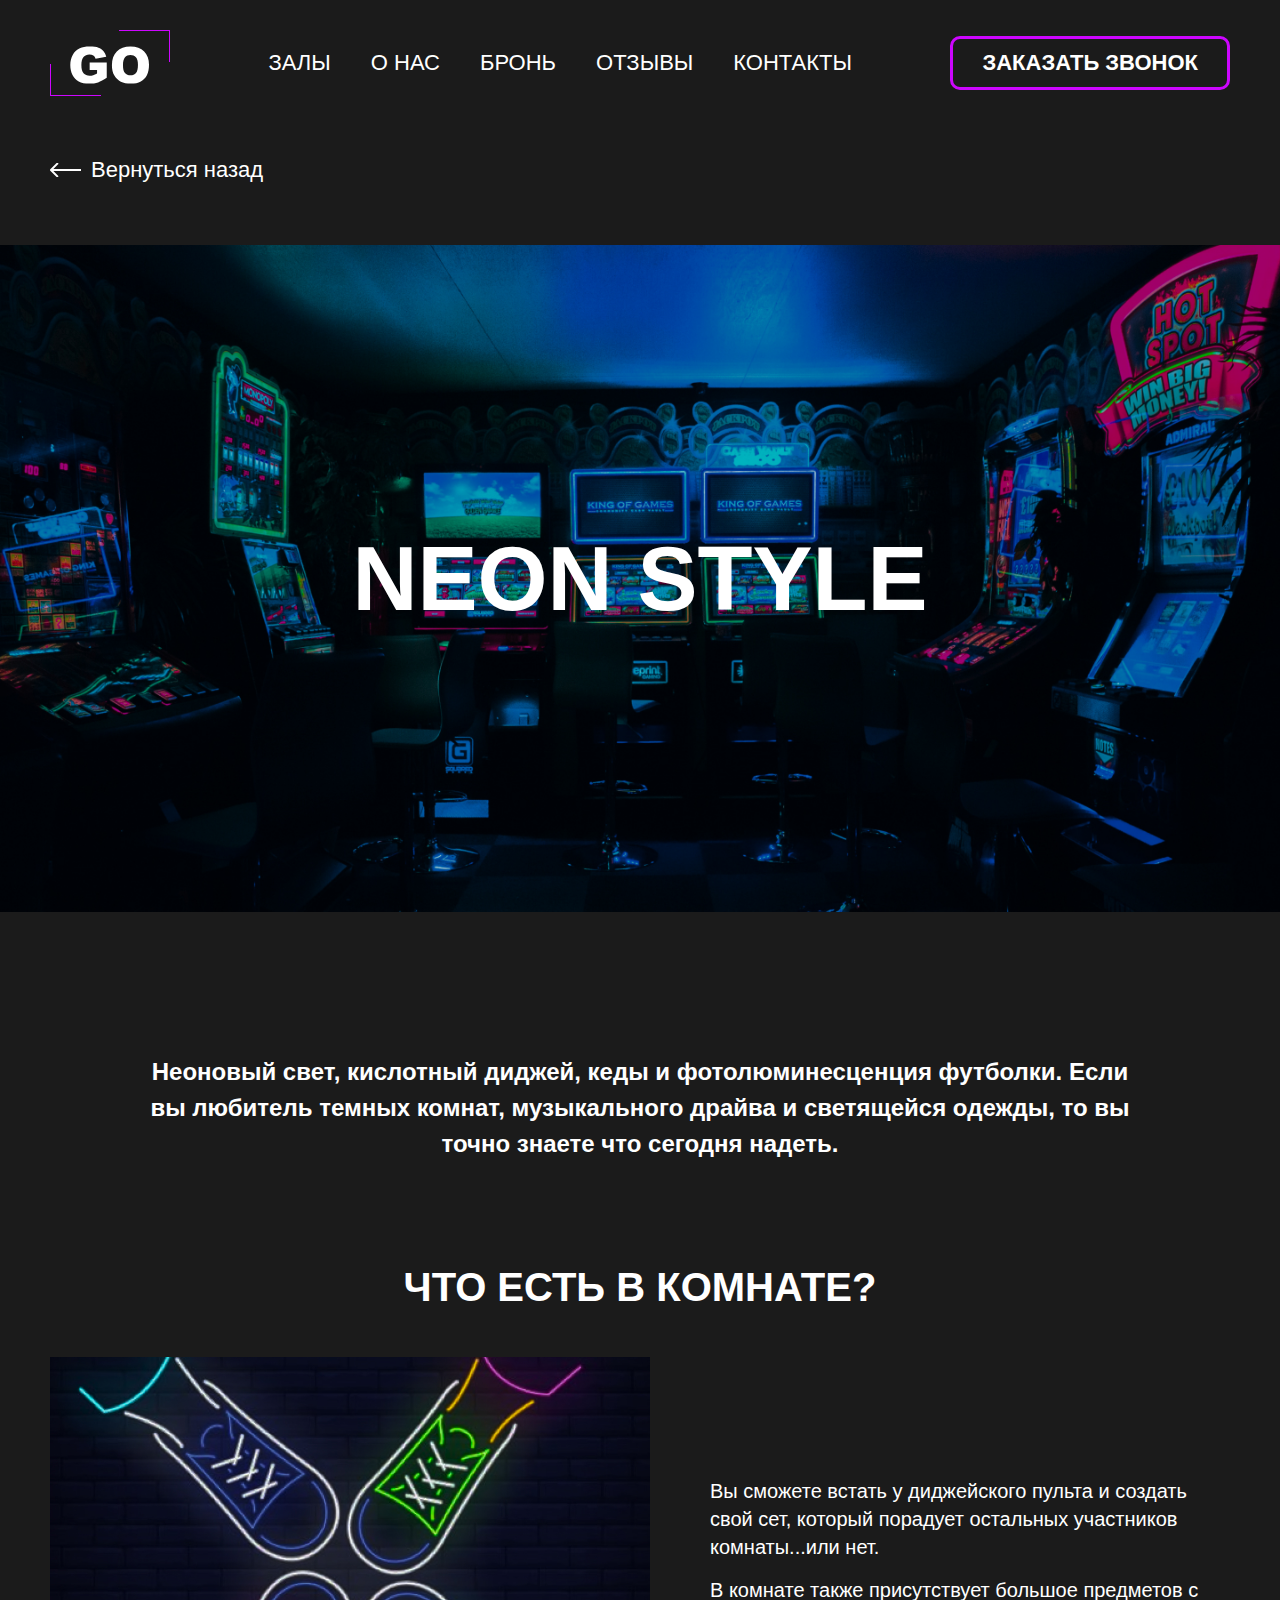
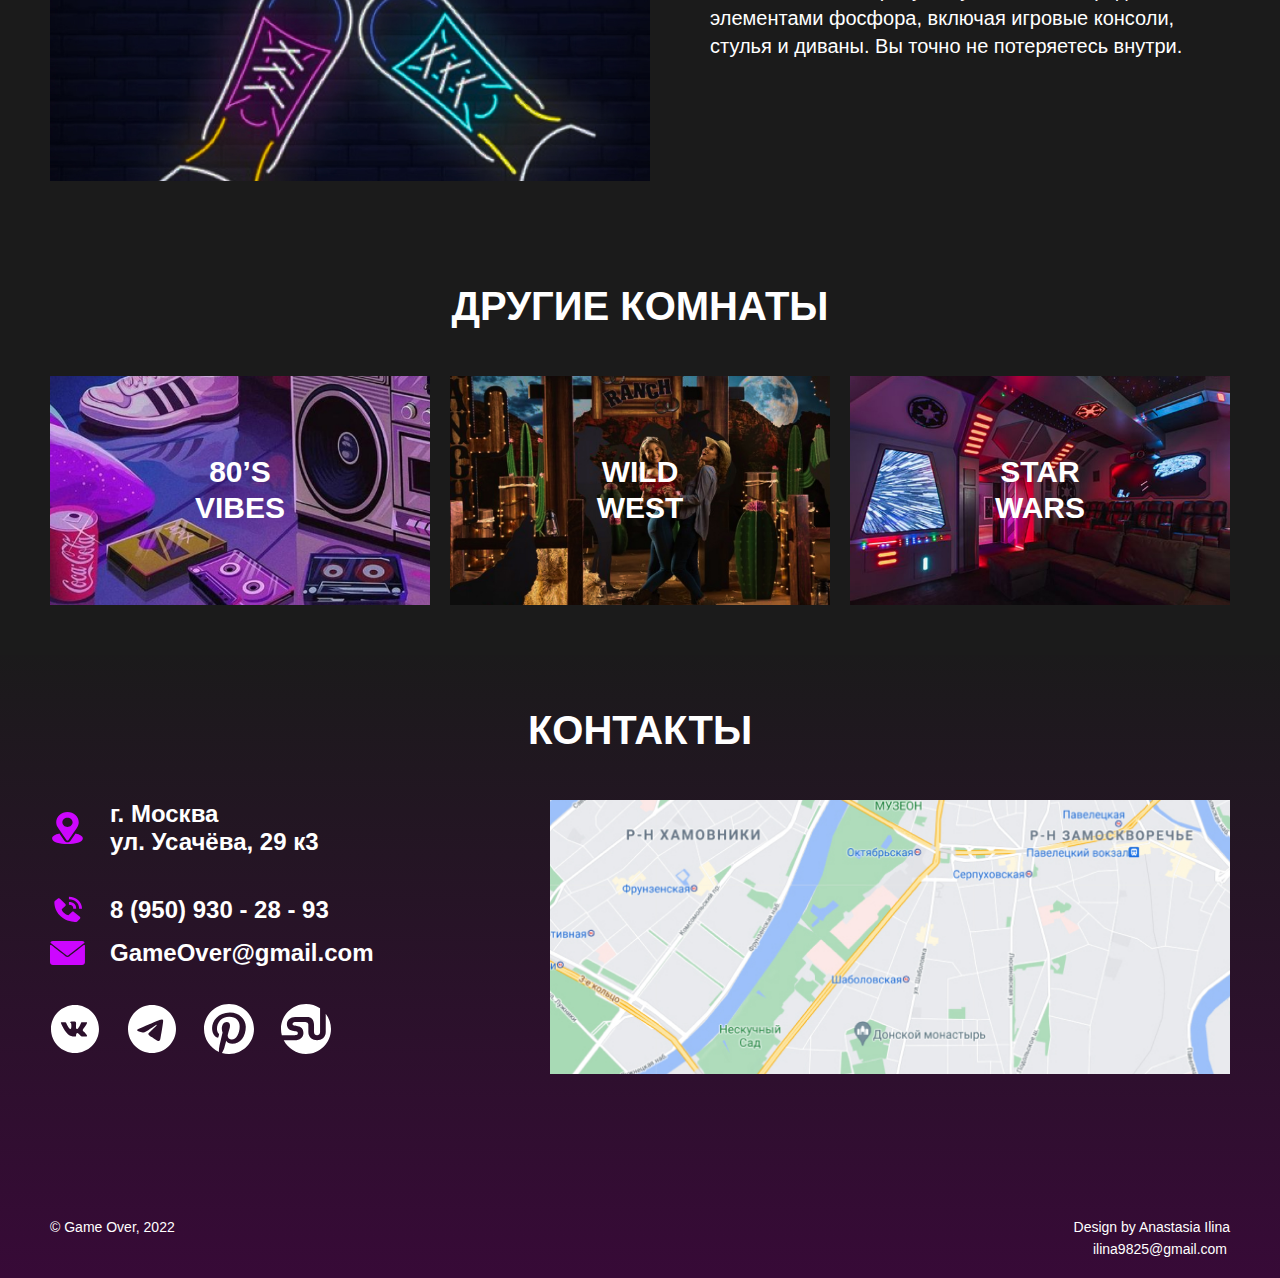
==== neon.html @ 55dd319f "halls done" ====
<!DOCTYPE html>
<html lang="ru">

<head>
	<meta charset="UTF-8">
	<meta name="viewport" content="width=device-width, initial-scale=1.0">
	<link rel="icon" type="image/svg+xml" href="./img/icons/icon.svg">
	<link rel="stylesheet" href="./css/style.css">
	<title>Go</title>
</head>

<body class="page">
	<header class="header section">
		<div class="container">
			<div class="header__content">
				<a class="header__logo" href="./index.html"><img src="./img/header/logo.svg" alt="Логотип компании GameOver"></a>

				<nav class="navigation">
					<button class="burger-menu" tabindex="1">
						<svg width="54" height="29" viewBox="0 0 54 29" fill="currentColor" xmlns="http://www.w3.org/2000/svg">
							<rect width="54" height="5" rx="2" />
							<rect y="12" width="54" height="5" rx="2" />
							<rect y="24" width="31" height="5" rx="2" />
						</svg>

					</button>
					<ul class="navigation__list">
						<li class="navigation__item"><a class="navigation__link" href="#halls">Залы</a></li>
						<li class="navigation__item"><a class="navigation__link" href="#about">О нас</a></li>
						<li class="navigation__item"><a class="navigation__link" href="#reserv">Бронь</a></li>
						<li class="navigation__item"><a class="navigation__link" href="#reviews">Отзывы</a></li>
						<li class="navigation__item"><a class="navigation__link" href="#contacts">Контакты</a></li>
					</ul>
				</nav>

				<button class="recall-button" type="button">Заказать звонок</button>
			</div>
		</div>
	</header>
	<main>
		<div class="return">
			<div class="container"><span class="return__text">Вернуться назад</span></div>
		</div>

		<section class="section intro">
			<h1 class="intro__name intro__name--neon">neon style</h1>
		</section>

		<div class="section bridge">
			<p class="bridge__text">Неоновый свет, кислотный диджей, кеды и фотолюминесценция футболки. Если вы любитель темных комнат, музыкального драйва и светящейся одежды, то вы точно знаете что сегодня надеть. </p>
		</div>

		<section class="section about-hall">
			<div class="container">
				<h2 class="section__title">Что есть в комнате?</h2>

				<div class="about-hall__content about-hall__content--neon">
					<div class="about-hall__text">
						<span>Вы сможете встать у диджейского пульта и создать свой сет, который порадует остальных участников комнаты...или нет. </span>
						<span> В комнате также присутствует большое предметов с элементами фосфора, включая игровые консоли, стулья и диваны. Вы точно не потеряетесь внутри.</span>
					</div>
				</div>
			</div>
		</section>

		<section class="section other">
			<div class="container">
				<h2 class="section__title">Другие комнаты</h2>

				<ul class="other__list">
					<li class="other__item other__item--vibes">
						<a class="other__link" href="#!">
							80’s vibes
						</a>
					</li>
					<li class="other__item other__item--ww">
						<a class="other__link" href="#!">
							wild west
						</a>
					</li>
					<li class="other__item other__item--sw">
						<a class="other__link" href="#!">
							star wars
						</a>
					</li>
				</ul>
			</div>
		</section>
	</main>
	<footer class="footer">
		<div class="contacts section" id="contacts">
			<div class="container">
				<h2 class="section__title">
					Контакты
				</h2>
				<address class="contacts__address">
					<div class="contacts__information">
						<div class="contacts__data">
							<div class="location">
								<div class="location__text">
									<span class="location__city">г. Москва</span>
									<span>ул. Усачёва, 29 к3</span>
								</div>
							</div>
							<p class="phone"><a href="tel:+79509302893">8 (950) 930 - 28 - 93</a></p>
							<p class="mail"><a href="mailto:gameover@gmail.com">GameOver@gmail.com</a></p>

						</div>
						<ul class="socials__list">
							<li class="socials__item">
								<a class="socials__link" href="#!" aria-label="Ссылка на VK">
									<svg viewBox="0 0 50 50" fill="currentColor" xmlns="http://www.w3.org/2000/svg" xmlns:xlink="http://www.w3.org/1999/xlink">
										<path d="M24.99 1C11.74 1 0.99 11.74 0.99 25C0.99 38.25 11.74 49 24.99 49C38.25 49 48.99 38.25 48.99 25C48.99 11.74 38.25 1 24.99 1ZM34.22 28.07C34.22 28.07 36.35 30.17 36.87 31.14C36.88 31.16 36.89 31.18 36.9 31.19C37.11 31.55 37.16 31.83 37.05 32.03C36.88 32.38 36.28 32.55 36.07 32.56L32.32 32.56C32.06 32.56 31.52 32.5 30.86 32.04C30.35 31.68 29.85 31.1 29.36 30.54C28.64 29.69 28.01 28.96 27.37 28.96C27.29 28.96 27.21 28.97 27.13 29C26.65 29.15 26.04 29.84 26.04 31.66C26.04 32.23 25.59 32.56 25.27 32.56L23.55 32.56C22.97 32.56 19.92 32.36 17.22 29.51C13.92 26.02 10.94 19.03 10.92 18.96C10.73 18.51 11.12 18.27 11.54 18.27L15.33 18.27C15.83 18.27 16 18.57 16.11 18.85C16.25 19.16 16.74 20.42 17.55 21.85C18.87 24.16 19.68 25.1 20.33 25.1C20.45 25.1 20.57 25.07 20.67 25.01C21.52 24.54 21.36 21.53 21.32 20.9C21.32 20.79 21.32 19.56 20.89 18.96C20.58 18.54 20.05 18.37 19.73 18.32C19.86 18.14 20.03 17.99 20.23 17.89C20.81 17.6 21.85 17.56 22.89 17.56L23.47 17.56C24.59 17.58 24.88 17.65 25.29 17.75C26.12 17.95 26.13 18.48 26.06 20.3C26.04 20.82 26.02 21.4 26.02 22.1C26.02 22.25 26.01 22.4 26.01 22.58C25.98 23.5 25.95 24.56 26.61 24.99C26.7 25.04 26.79 25.07 26.89 25.07C27.12 25.07 27.81 25.07 29.66 21.89C30.23 20.86 30.73 19.8 31.15 18.7C31.19 18.64 31.3 18.44 31.43 18.36C31.52 18.31 31.63 18.29 31.74 18.29L36.19 18.29C36.67 18.29 37.01 18.36 37.07 18.55C37.18 18.85 37.05 19.75 35.02 22.51L34.11 23.7C32.27 26.12 32.27 26.24 34.22 28.07Z" />
									</svg>
								</a>
							</li>
							<li class="socials__item">
								<a class="socials__link" href="#!" aria-label="Ссылка на telegram">
									<svg viewBox="0 0 50 50" fill="currentColor" xmlns="http://www.w3.org/2000/svg" xmlns:xlink="http://www.w3.org/1999/xlink">
										<path d="M49 25C49 31.36 46.47 37.46 41.97 41.97C37.46 46.47 31.36 49 25 49C18.63 49 12.53 46.47 8.02 41.97C3.52 37.46 1 31.36 1 25C1 18.63 3.52 12.53 8.02 8.02C12.53 3.52 18.63 1 25 1C31.36 1 37.46 3.52 41.97 8.02C46.47 12.53 49 18.63 49 25ZM25.86 18.71C23.52 19.68 18.85 21.7 11.86 24.74C10.72 25.19 10.13 25.64 10.07 26.07C9.98 26.8 10.9 27.09 12.14 27.48L12.67 27.64C13.89 28.04 15.54 28.51 16.4 28.53C17.18 28.54 18.04 28.23 19 27.57C25.54 23.15 28.91 20.92 29.12 20.88C29.27 20.84 29.48 20.8 29.62 20.92C29.76 21.05 29.75 21.28 29.73 21.35C29.64 21.73 26.05 25.07 24.19 26.8C23.62 27.34 23.2 27.72 23.12 27.81C22.94 28 22.75 28.18 22.56 28.36C21.42 29.46 20.56 30.28 22.6 31.63C23.58 32.28 24.37 32.81 25.15 33.34C26 33.92 26.86 34.5 27.96 35.23C28.24 35.41 28.51 35.6 28.77 35.79C29.76 36.5 30.66 37.13 31.76 37.03C32.4 36.97 33.07 36.37 33.4 34.57C34.2 30.32 35.76 21.11 36.12 17.32C36.14 17 36.13 16.69 36.08 16.37C36.05 16.12 35.93 15.89 35.74 15.72C35.47 15.53 35.14 15.44 34.81 15.44C33.91 15.46 32.52 15.94 25.86 18.71Z" />
									</svg>
								</a>
							</li>
							<li class="socials__item">
								<a class="socials__link" href="#!" aria-label="Ссылка на pinterest">
									<svg viewBox="0 0 50 50" fill="currentColor" xmlns="http://www.w3.org/2000/svg">
										<path d="M25.0005 0C11.1947 0 -0.000152588 11.1936 -0.000152588 25.0006C-0.000152588 35.2378 6.15562 44.0314 14.9646 47.8981C14.8941 46.1526 14.9511 44.0558 15.3998 42.159C15.8806 40.1282 18.6165 28.5359 18.6165 28.5359C18.6165 28.5359 17.8178 26.9397 17.8178 24.5808C17.8178 20.8763 19.9652 18.1077 22.6383 18.1077C24.912 18.1077 26.0107 19.8154 26.0107 21.8609C26.0107 24.1468 24.5537 27.5635 23.8037 30.7327C23.1768 33.3859 25.1338 35.5481 27.7498 35.5481C32.4864 35.5481 35.6761 29.4647 35.6761 22.2558C35.6761 16.7782 31.9864 12.6769 25.2742 12.6769C17.6902 12.6769 12.9659 18.3321 12.9659 24.6487C12.9659 26.8282 13.6082 28.3635 14.6146 29.5513C15.0768 30.0981 15.1409 30.318 14.9736 30.9462C14.8537 31.4058 14.5781 32.5128 14.4646 32.9519C14.2986 33.5853 13.7857 33.8109 13.2127 33.5776C9.71972 32.1513 8.0928 28.3263 8.0928 24.0263C8.0928 16.9237 14.0819 8.40898 25.9601 8.40898C35.5056 8.40898 41.7877 15.316 41.7877 22.732C41.7877 32.5378 36.3351 39.8647 28.2979 39.8647C25.5998 39.8647 23.0607 38.4051 22.1909 36.7487C22.1909 36.7487 20.7396 42.5077 20.4325 43.6218C19.9024 45.5494 18.8646 47.4763 17.9159 48.9769C20.2162 49.6571 22.6024 50.0025 25.0011 50.0026C38.8063 50.0013 49.9998 38.8071 49.9998 25.0006C49.9998 11.1936 38.8063 0 25.0005 0Z" />
									</svg>
								</a>
							</li>
							<li class="socials__item">
								<a class="socials__link" href="#!" aria-label="Ссылка на stumbleupon">
									<svg viewBox="0 0 50 50" fill="currentColor" xmlns="http://www.w3.org/2000/svg">
										<path fill-rule="evenodd" clip-rule="evenodd" d="M44.7441 9.66919C48.1583 14.0494 50.0085 19.4463 49.9999 24.9999C49.9999 38.8051 38.805 49.9999 25.0006 49.9999C15.2871 49.9999 6.86597 44.4576 2.72751 36.3647H13.6237C18.816 36.3647 22.4429 33.566 22.4429 29.0923C22.4429 19.6108 11.5051 23.4737 11.5051 20.1089C11.5051 18.4878 12.8057 17.898 15.1858 17.898H22.7692C24.8711 17.898 27.3435 18.275 27.3435 20.5685V28.1243C27.3435 33.5955 31.6159 36.364 36.0441 36.364C40.548 36.364 44.7435 33.5955 44.7435 28.1243V9.66919H44.7441Z" />
										<path fill-rule="evenodd" clip-rule="evenodd" d="M25.0005 2.43241e-05C30.0173 -0.00698868 34.919 1.50262 39.0626 4.33079V28.3013C39.0626 29.9628 37.7037 31.3224 36.0447 31.3224C34.3838 31.3224 33.0261 29.9628 33.0261 28.3013V21.1186C33.0261 15.3846 30.1242 12.9994 26.3447 12.9994H14.0441C9.59088 12.9994 5.89665 15.834 5.89665 20.3289C5.89665 22.6289 6.8819 25.9994 11.5415 26.8353C15.337 27.5186 16.8351 27.3199 16.8351 29.3506C16.8351 31.3224 14.6261 31.3224 11.7101 31.3224H0.808189C0.269676 29.2582 -0.0019826 27.1334 -0.000143311 25C-0.000143311 11.1981 11.196 2.43241e-05 25.0005 2.43241e-05Z" />
									</svg>

								</a>
							</li>
						</ul>
					</div>
					<div class="contacts__map">
						<img src="./img/map.jpg" alt="Изображение карты местоположения заведения">
					</div>
				</address>
			</div>
		</div>
		<div class="footer__data">
			<div class="container">
				<div class="footer__information">
					<div class="footer__copyrights">
						© Game Over, 2022
					</div>
					<div class="footer__developer">
						<p class="footer__developer-name">Design by Anastasia Ilina</p>
						<a class="footer__developer-mail" href="mailto:ilina9825@gmail.com">ilina9825@gmail.com</a>
					</div>
				</div>
			</div>
		</div>
	</footer>

	<script src="./js/hide-triangle.js"></script>
</body>

</html>
---- css/style.css ----
@import url("./normalize.css");
@import url("./global.css");
@import url("./var.css");
@import url("./header.css");
@import url("./hero.css");
@import url("./services.css");
@import url("./halls.css");
@import url("./about.css");
@import url("./faq.css");
@import url("./contacts.css");
@import url("./reviews.css");
@import url("./reserv.css");
@import url("./footer.css");

@import url("./halls-pages/halls-pages.css");
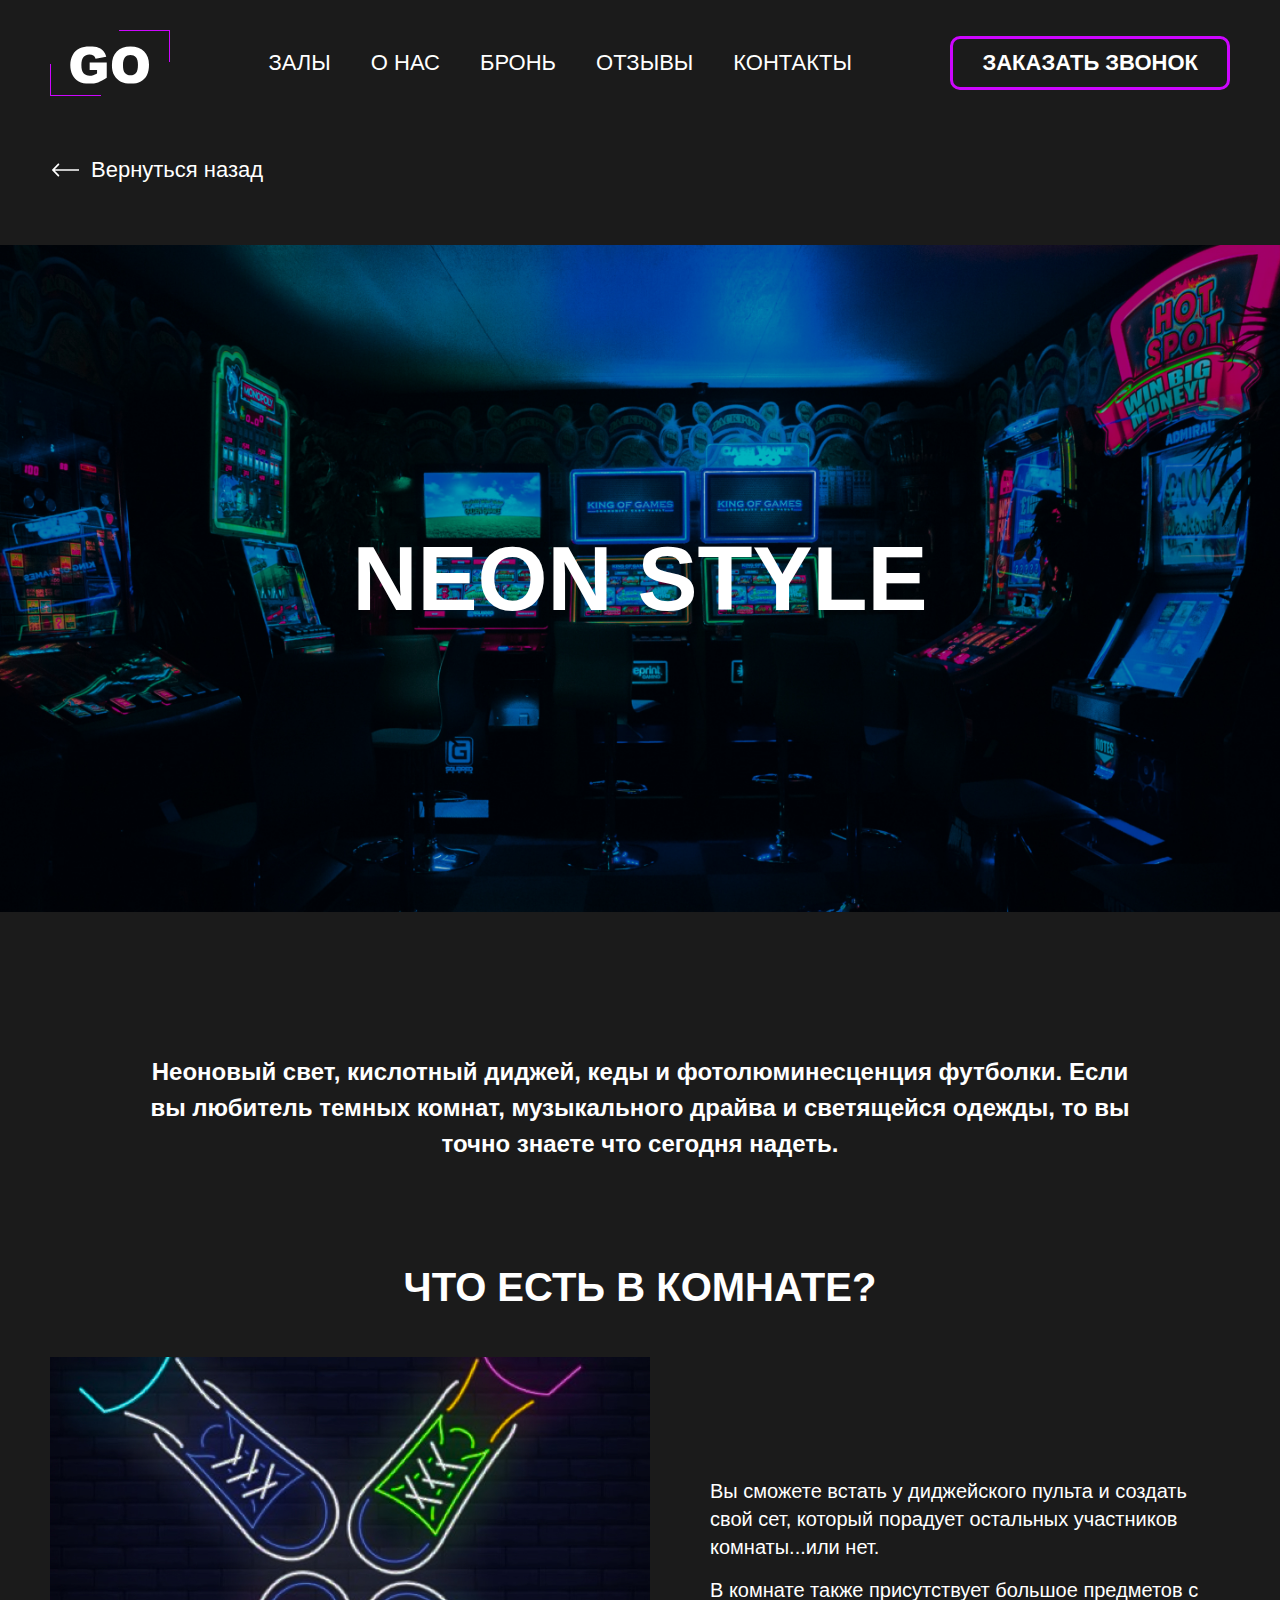
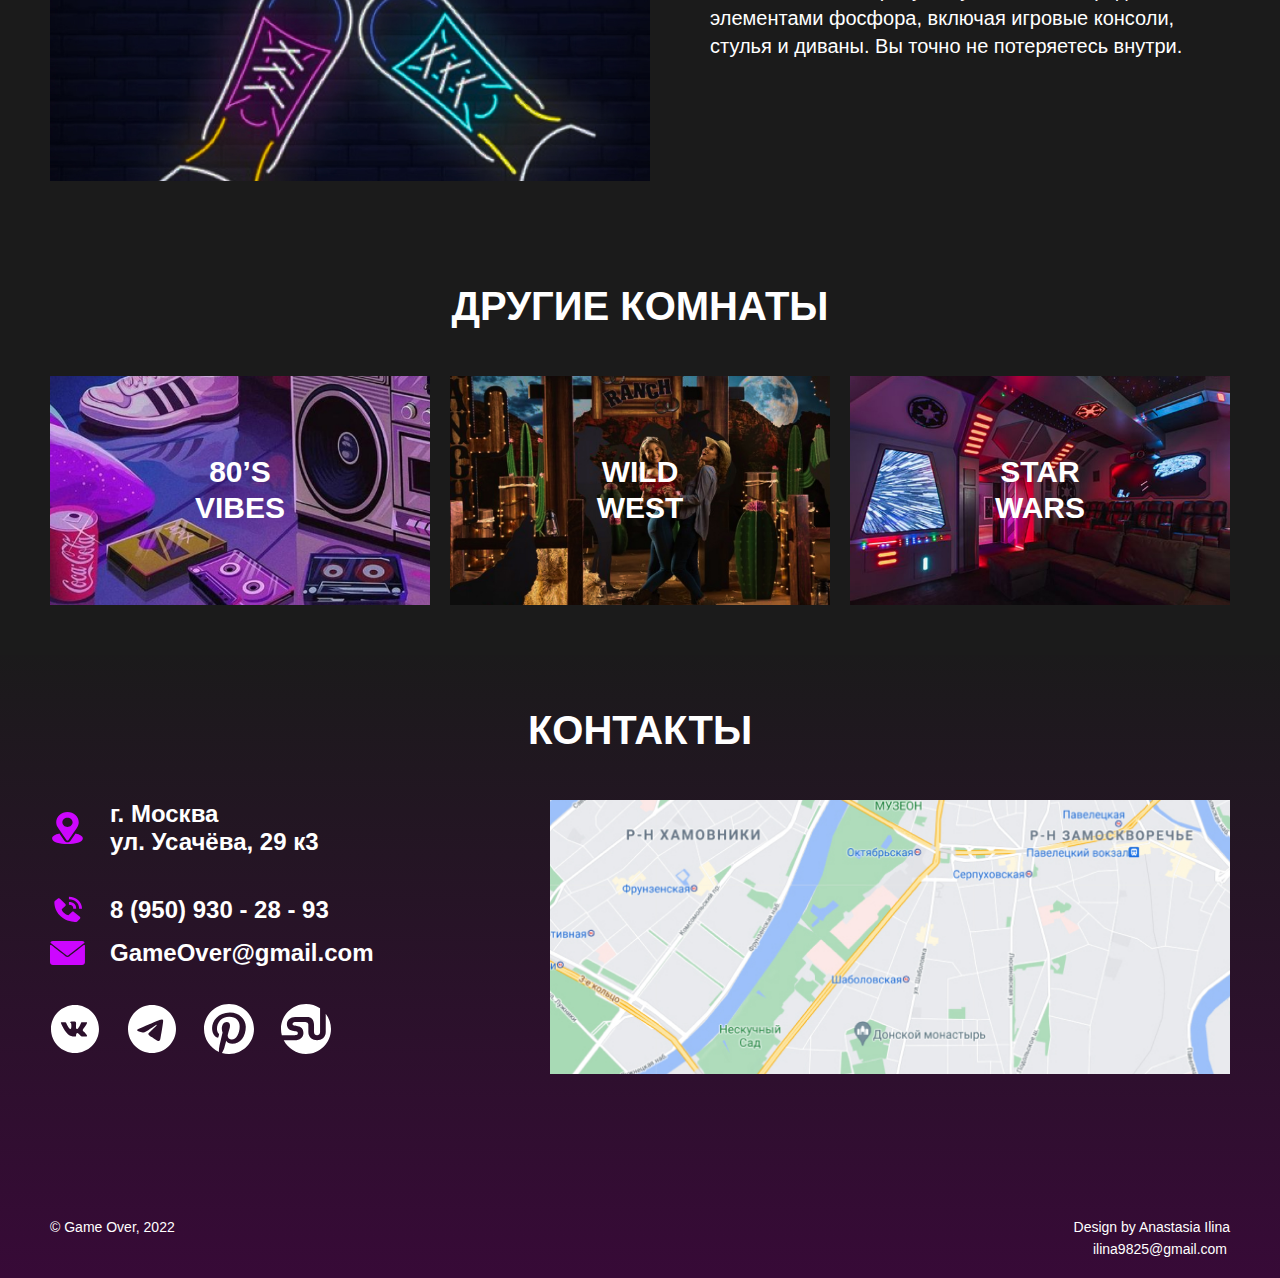
==== commit 60196009: "done" ====
--- a/neon.html
+++ b/neon.html
@@ -25,11 +25,11 @@
 
 					</button>
 					<ul class="navigation__list">
-						<li class="navigation__item"><a class="navigation__link" href="#halls">Залы</a></li>
-						<li class="navigation__item"><a class="navigation__link" href="#about">О нас</a></li>
-						<li class="navigation__item"><a class="navigation__link" href="#reserv">Бронь</a></li>
-						<li class="navigation__item"><a class="navigation__link" href="#reviews">Отзывы</a></li>
-						<li class="navigation__item"><a class="navigation__link" href="#contacts">Контакты</a></li>
+						<li class="navigation__item"><a class="navigation__link" href="./index.html#halls">Залы</a></li>
+						<li class="navigation__item"><a class="navigation__link" href="./index.html#about">О нас</a></li>
+						<li class="navigation__item"><a class="navigation__link" href="./index.html#reserv">Бронь</a></li>
+						<li class="navigation__item"><a class="navigation__link" href="./index.html#reviews">Отзывы</a></li>
+						<li class="navigation__item"><a class="navigation__link" href="./index.html#contacts">Контакты</a></li>
 					</ul>
 				</nav>
 
@@ -39,7 +39,7 @@
 	</header>
 	<main>
 		<div class="return">
-			<div class="container"><span class="return__text">Вернуться назад</span></div>
+			<div class="container"><a href="./index.html" class="return__link">Вернуться назад</a></div>
 		</div>
 
 		<section class="section intro">
@@ -68,19 +68,19 @@
 				<h2 class="section__title">Другие комнаты</h2>
 
 				<ul class="other__list">
-					<li class="other__item other__item--vibes">
-						<a class="other__link" href="#!">
-							80’s vibes
+					<li class="other__item ">
+						<a class="other__link other__link--vibes" href="./vibes.html">
+							<span class="other__name">80’s vibes</span>
 						</a>
 					</li>
-					<li class="other__item other__item--ww">
-						<a class="other__link" href="#!">
-							wild west
+					<li class="other__item ">
+						<a class="other__link other__link--ww" href="./wild-west.html">
+							<span class="other__name">wild west</span>
 						</a>
 					</li>
-					<li class="other__item other__item--sw">
-						<a class="other__link" href="#!">
-							star wars
+					<li class="other__item ">
+						<a class="other__link other__link--sw" href="./star-wars.html">
+							<span class="other__name">star wars</span>
 						</a>
 					</li>
 				</ul>
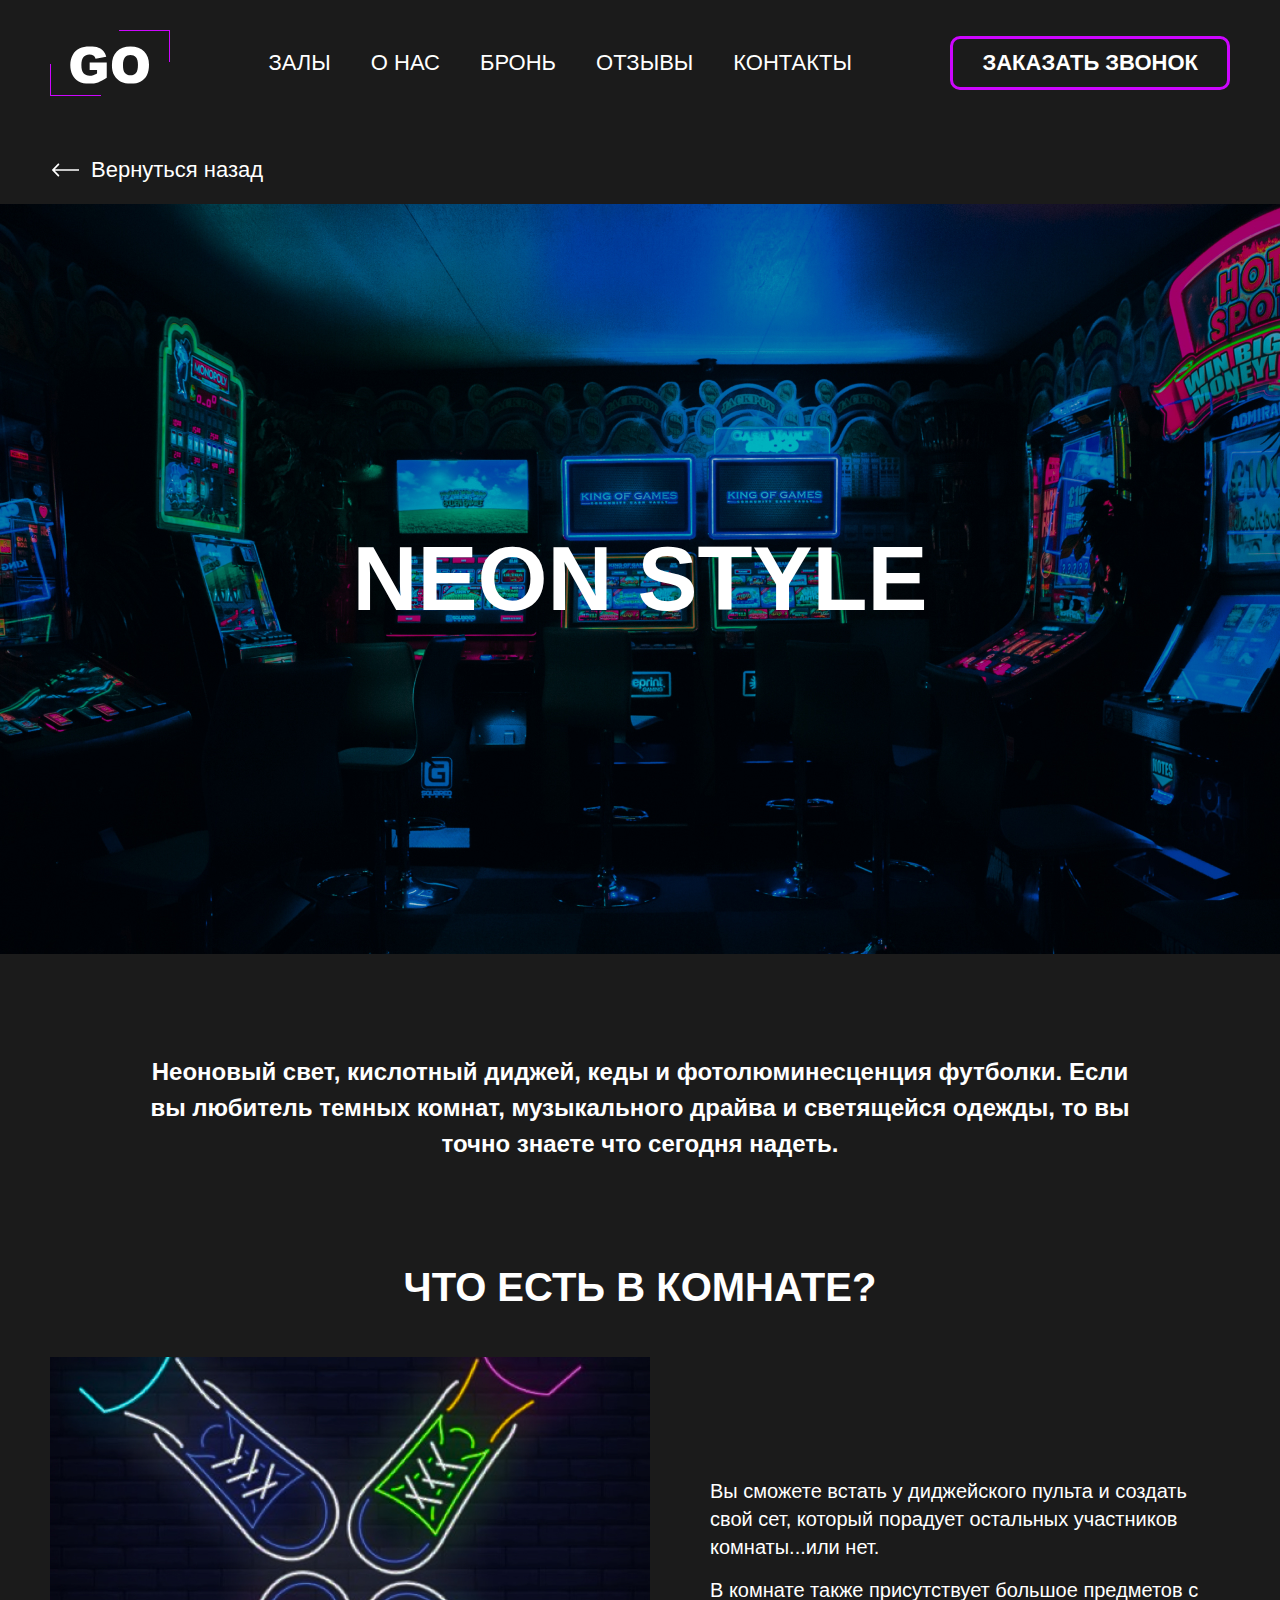
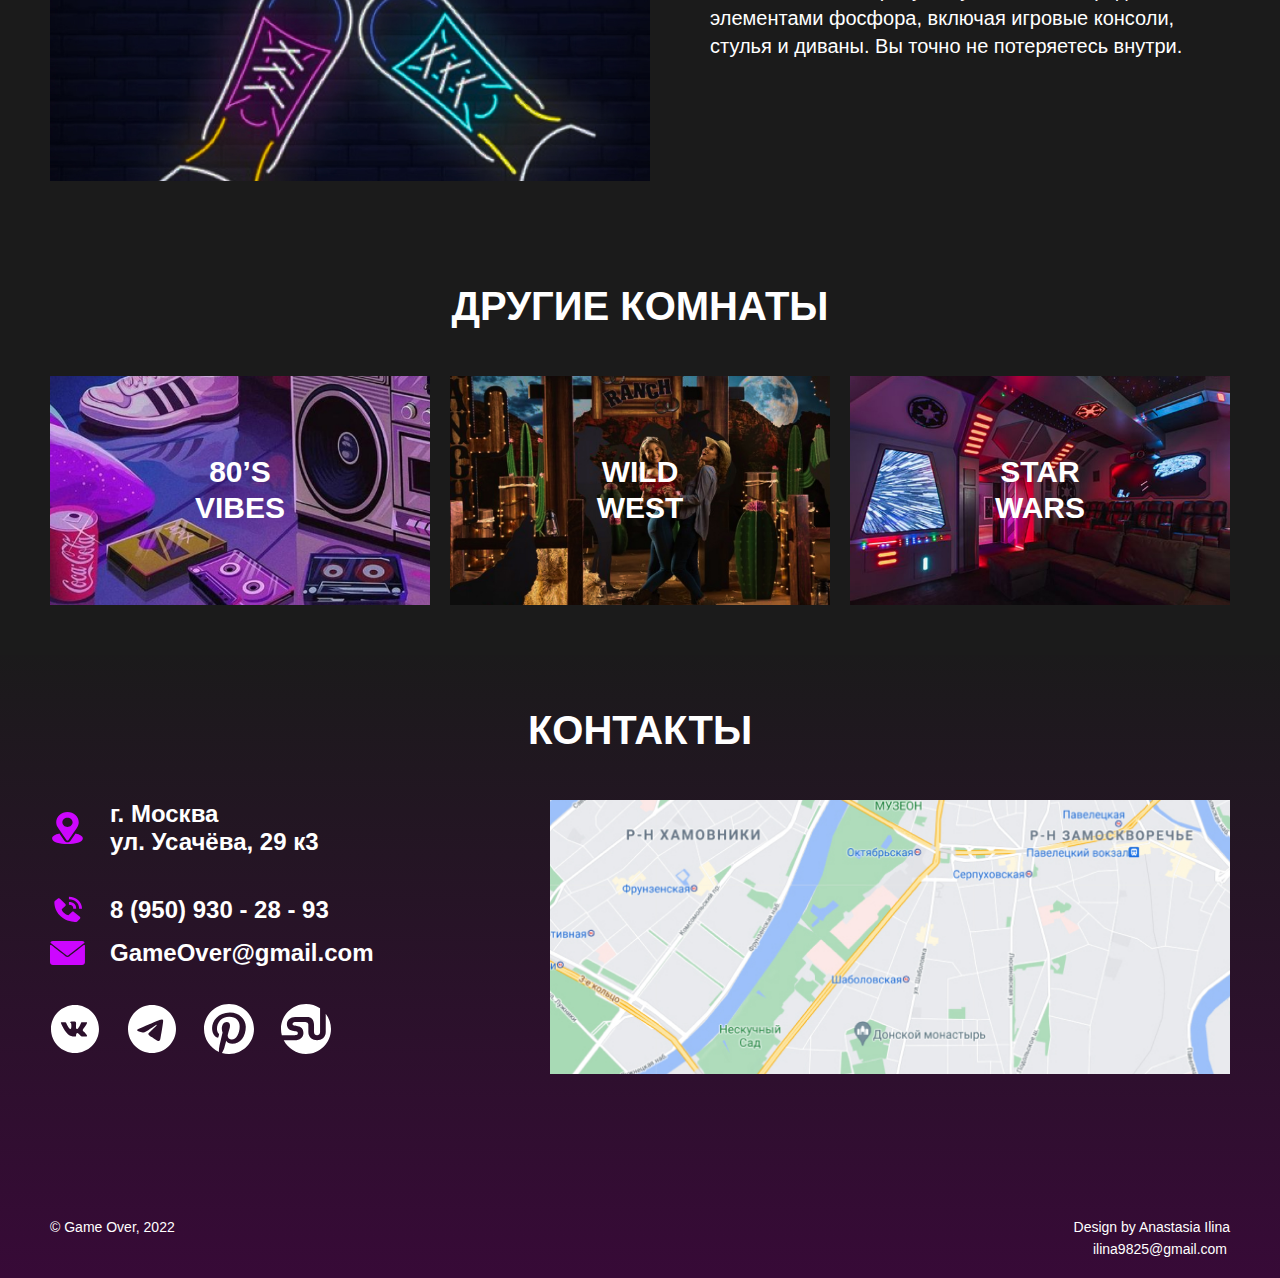
==== commit c1490e1f: "modal subpages done" ====
--- a/neon.html
+++ b/neon.html
@@ -7,36 +7,82 @@
 	<link rel="icon" type="image/svg+xml" href="./img/icons/icon.svg">
 	<link rel="stylesheet" href="./css/style.css">
 	<title>Go</title>
+	<script defer src="./js/jquery-3.7.1.min.js"></script>
+	<script defer src="./js/modal.js"></script>
+	<script defer src="./js/burger.js"></script>
 </head>
 
 <body class="page">
-	<header class="header section">
+	<header class="header section" id="header">
 		<div class="container">
-			<div class="header__content">
-				<a class="header__logo" href="./index.html"><img src="./img/header/logo.svg" alt="Логотип компании GameOver"></a>
-
-				<nav class="navigation">
-					<button class="burger-menu" tabindex="1">
-						<svg width="54" height="29" viewBox="0 0 54 29" fill="currentColor" xmlns="http://www.w3.org/2000/svg">
-							<rect width="54" height="5" rx="2" />
-							<rect y="12" width="54" height="5" rx="2" />
-							<rect y="24" width="31" height="5" rx="2" />
-						</svg>
-
-					</button>
-					<ul class="navigation__list">
-						<li class="navigation__item"><a class="navigation__link" href="./index.html#halls">Залы</a></li>
-						<li class="navigation__item"><a class="navigation__link" href="./index.html#about">О нас</a></li>
-						<li class="navigation__item"><a class="navigation__link" href="./index.html#reserv">Бронь</a></li>
-						<li class="navigation__item"><a class="navigation__link" href="./index.html#reviews">Отзывы</a></li>
-						<li class="navigation__item"><a class="navigation__link" href="./index.html#contacts">Контакты</a></li>
-					</ul>
-				</nav>
-
-				<button class="recall-button" type="button">Заказать звонок</button>
+			<div class="header__menu">
+				<div class="header__content">
+					<a class="header__logo" href="./index.html"><img src="./img/header/logo.svg" alt="Логотип компании GameOver"></a>
+
+					<nav class="navigation">
+						<button class="burger-btn burger-btn--open" tabindex="1">
+							<svg width="54" height="29" viewBox="0 0 54 29" fill="currentColor" xmlns="http://www.w3.org/2000/svg">
+								<rect width="54" height="5" rx="2" />
+								<rect y="12" width="54" height="5" rx="2" />
+								<rect y="24" width="31" height="5" rx="2" />
+							</svg>
+						</button>
+
+						<ul class="navigation__list">
+							<li class="navigation__item"><a class="navigation__link" href="./index.html#halls">Залы</a></li>
+							<li class="navigation__item"><a class="navigation__link" href="./index.html#about">О нас</a></li>
+							<li class="navigation__item"><a class="navigation__link" href="./index.html#reserv">Бронь</a></li>
+							<li class="navigation__item"><a class="navigation__link" href="./index.html#reviews">Отзывы</a></li>
+							<li class="navigation__item"><a class="navigation__link" href="./index.html#contacts">Контакты</a></li>
+						</ul>
+					</nav>
+
+					<button class="recall-button" type="button">Заказать звонок</button>
+				</div>
+				<div class="burger-menu">
+					<div class="burger-menu__wrapper">
+						<ul class="burger-nav">
+							<li class="burger-nav__item"><a class="burger-nav__link" href="./index.html#halls">Залы</a></li>
+							<li class="burger-nav__item"><a class="burger-nav__link" href="./index.html#about">О нас</a></li>
+							<li class="burger-nav__item"><a class="burger-nav__link" href="./index.html#reserv">Бронь</a></li>
+							<li class="burger-nav__item"><a class="burger-nav__link" href="./index.html#reviews">Отзывы</a></li>
+							<li class="burger-nav__item"><a class="burger-nav__link" href="./index.html#contacts">Контакты</a></li>
+						</ul>
+						<button class="recall-button recall-button--burger" type="button">Заказать звонок</button>
+					</div>
+				</div>
 			</div>
 		</div>
 	</header>
+
+	<section class="modal">
+		<div class="modal__wrapper">
+			<h2 class="modal__title">
+				Заказать звонок
+			</h2>
+			<button class="modal__close" type="button">
+				<svg width="42" height="42" viewBox="0 0 42 42" fill="currentColor" xmlns="http://www.w3.org/2000/svg">
+					<rect y="38.4407" width="54.3632" height="5.03363" rx="2" transform="rotate(-45 0 38.4407)" />
+					<rect x="3.55957" width="54.3632" height="5.03363" rx="2" transform="rotate(45 3.55957 0)" />
+				</svg>
+			</button>
+			<form class="modal__form">
+				<div class="input-field">
+					<label for="name">Имя</label>
+					<input name="name" id="modal-name" type="text" required>
+				</div>
+
+				<div class="input-field">
+					<label for="phone">Телефон</label>
+					<input name="phone" id="modal-phone" type="tel" required>
+				</div>
+
+				<button class="reserv-form__submit reserv-form__submit--modal" type="submit">Позвоните мне</button>
+			</form>
+
+
+		</div>
+	</section>
 	<main>
 		<div class="return">
 			<div class="container"><a href="./index.html" class="return__link">Вернуться назад</a></div>
@@ -160,7 +206,6 @@
 		</div>
 	</footer>
 
-	<script src="./js/hide-triangle.js"></script>
 </body>
 
 </html>--- a/css/style.css
+++ b/css/style.css
@@ -11,5 +11,6 @@
 @import url("./reviews.css");
 @import url("./reserv.css");
 @import url("./footer.css");
+@import url("./modal.css");
 
 @import url("./halls-pages/halls-pages.css");